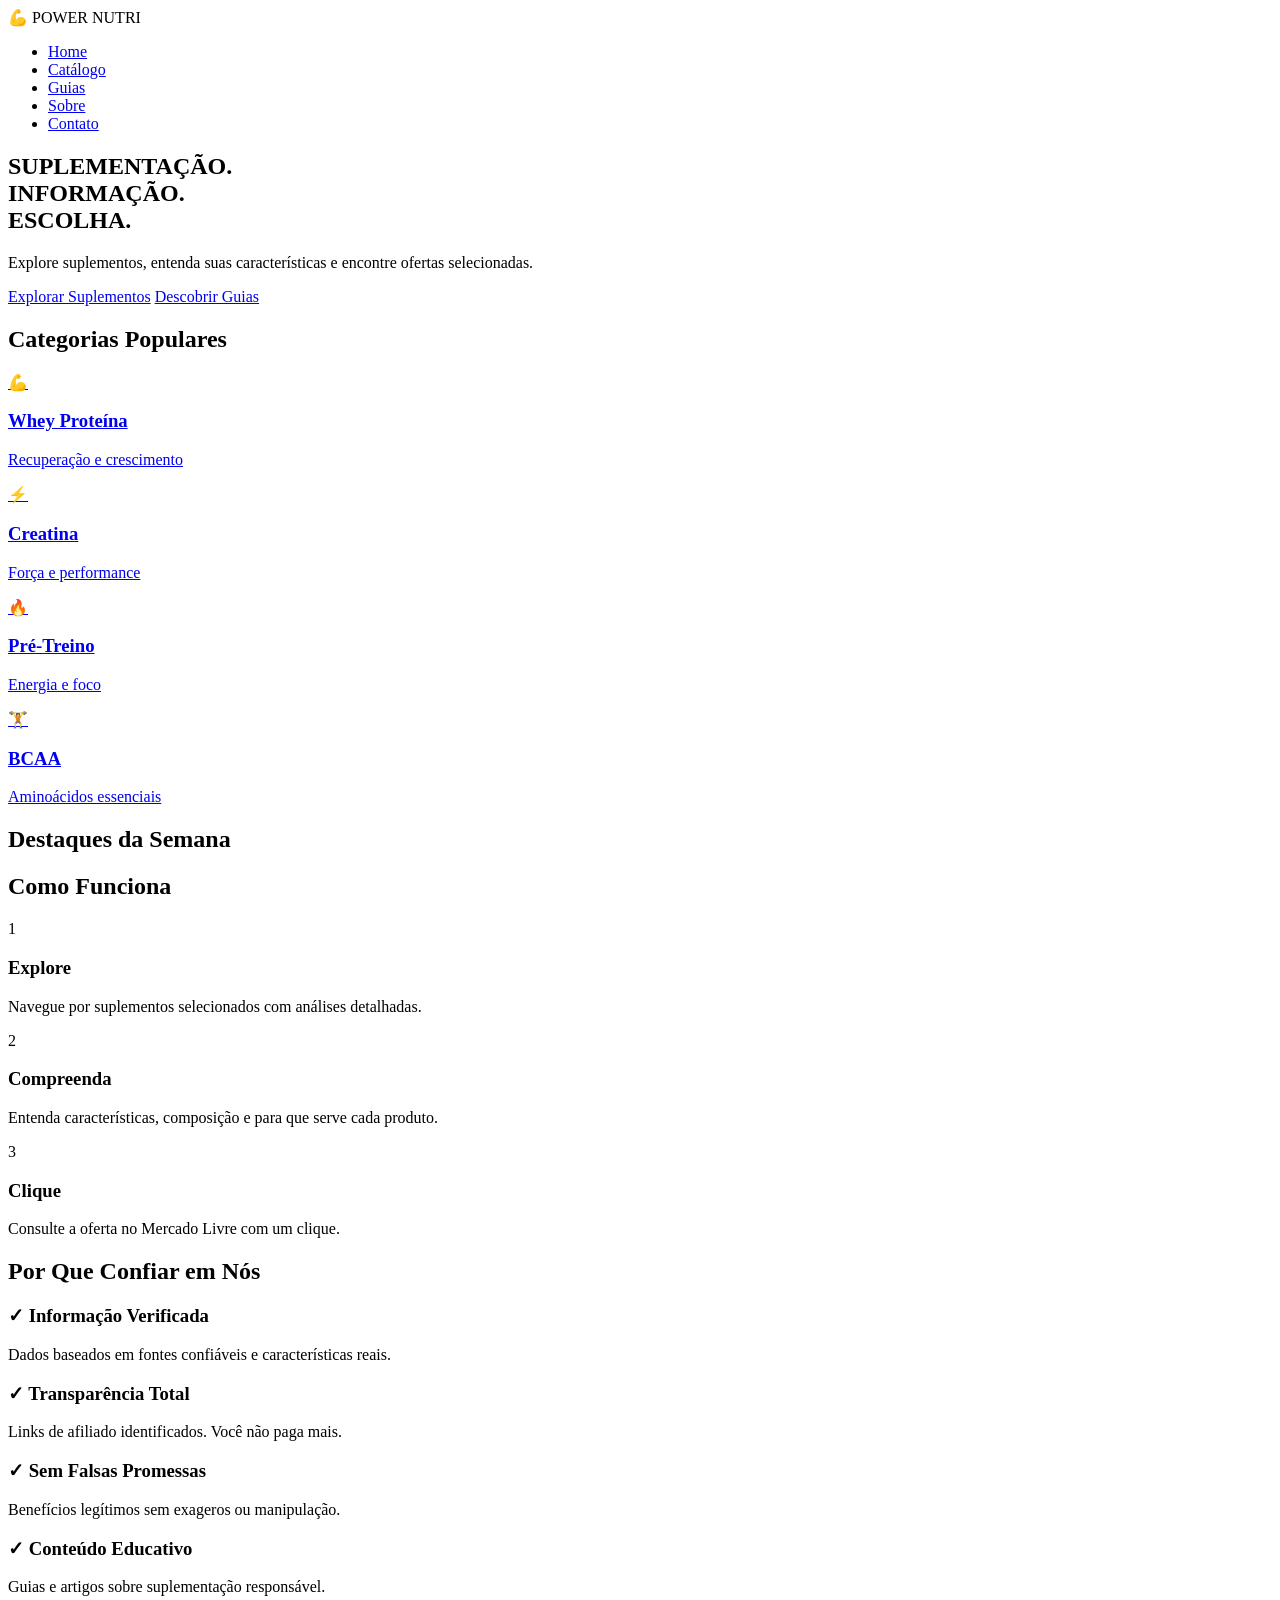
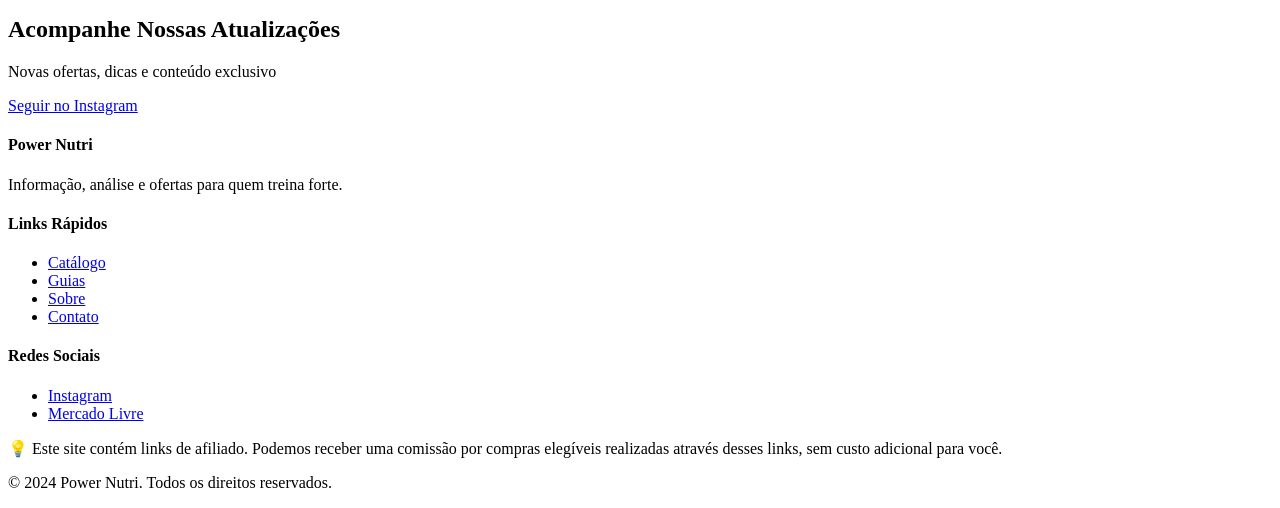
==== index.html @ 1f54824e "Power Nutri - Segunda Versao V2" ====
<!DOCTYPE html>
<html lang="pt-BR">
<head>
    <meta charset="UTF-8">
    <meta name="viewport" content="width=device-width, initial-scale=1.0">
    <meta name="description" content="Power Nutri - Suplementos premium selecionados. Informação, análise e ofertas para quem treina forte.">
    <meta name="theme-color" content="#1a1a1a">
    <title>Power Nutri | Suplementos Premium para Performance</title>
    <link rel="canonical" href="/">
    <meta property="og:type" content="website">
    <meta property="og:title" content="Power Nutri - Suplementos de Performance">
    <meta property="og:description" content="Descubra suplementos selecionados com análise detalhada e ofertas qualificadas.">
    <link rel="stylesheet" href="css/style.css">
</head>
<body>
    <!-- NAVBAR -->
    <nav class="navbar">
        <div class="nav-container">
            <div class="logo">
                <span>💪 POWER NUTRI</span>
            </div>
            
            <ul class="nav-menu">
                <li><a href="index.html">Home</a></li>
                <li><a href="catalogo.html">Catálogo</a></li>
                <li><a href="blog.html">Guias</a></li>
                <li><a href="sobre.html">Sobre</a></li>
                <li><a href="contato.html" class="btn-cta">Contato</a></li>
            </ul>
            
            <div class="hamburger" id="hamburger">
                <span></span>
                <span></span>
                <span></span>
            </div>
        </div>
    </nav>

    <!-- HERO -->
    <section class="hero">
        <div class="container">
            <div class="hero-content">
                <h1>SUPLEMENTAÇÃO.<br>INFORMAÇÃO.<br>ESCOLHA.</h1>
                <p>Explore suplementos, entenda suas características e encontre ofertas selecionadas.</p>
                <div class="hero-buttons">
                    <a href="catalogo.html" class="btn btn-primary">Explorar Suplementos</a>
                    <a href="blog.html" class="btn btn-secondary">Descobrir Guias</a>
                </div>
            </div>
        </div>
    </section>

    <!-- CATEGORIAS PRINCIPAIS -->
    <section class="categorias">
        <div class="container">
            <h2>Categorias Populares</h2>
            <div class="categorias-grid">
                <a href="catalogo.html?cat=whey" class="categoria-card">
                    <div class="categoria-icon">💪</div>
                    <h3>Whey Proteína</h3>
                    <p>Recuperação e crescimento</p>
                </a>
                <a href="catalogo.html?cat=creatina" class="categoria-card">
                    <div class="categoria-icon">⚡</div>
                    <h3>Creatina</h3>
                    <p>Força e performance</p>
                </a>
                <a href="catalogo.html?cat=pretreino" class="categoria-card">
                    <div class="categoria-icon">🔥</div>
                    <h3>Pré-Treino</h3>
                    <p>Energia e foco</p>
                </a>
                <a href="catalogo.html?cat=bcaa" class="categoria-card">
                    <div class="categoria-icon">🏋️</div>
                    <h3>BCAA</h3>
                    <p>Aminoácidos essenciais</p>
                </a>
            </div>
        </div>
    </section>

    <!-- DESTAQUES DA SEMANA -->
    <section class="destaques">
        <div class="container">
            <h2>Destaques da Semana</h2>
            <div class="produtos-grid" id="destaques-container">
                <!-- Preenchido por JavaScript -->
            </div>
        </div>
    </section>

    <!-- COMO FUNCIONA -->
    <section class="como-funciona">
        <div class="container">
            <h2>Como Funciona</h2>
            <div class="steps">
                <div class="step">
                    <div class="step-number">1</div>
                    <h3>Explore</h3>
                    <p>Navegue por suplementos selecionados com análises detalhadas.</p>
                </div>
                <div class="step">
                    <div class="step-number">2</div>
                    <h3>Compreenda</h3>
                    <p>Entenda características, composição e para que serve cada produto.</p>
                </div>
                <div class="step">
                    <div class="step-number">3</div>
                    <h3>Clique</h3>
                    <p>Consulte a oferta no Mercado Livre com um clique.</p>
                </div>
            </div>
        </div>
    </section>

    <!-- PROVA SOCIAL -->
    <section class="prova-social">
        <div class="container">
            <h2>Por Que Confiar em Nós</h2>
            <div class="trust-grid">
                <div class="trust-item">
                    <h3>✓ Informação Verificada</h3>
                    <p>Dados baseados em fontes confiáveis e características reais.</p>
                </div>
                <div class="trust-item">
                    <h3>✓ Transparência Total</h3>
                    <p>Links de afiliado identificados. Você não paga mais.</p>
                </div>
                <div class="trust-item">
                    <h3>✓ Sem Falsas Promessas</h3>
                    <p>Benefícios legítimos sem exageros ou manipulação.</p>
                </div>
                <div class="trust-item">
                    <h3>✓ Conteúdo Educativo</h3>
                    <p>Guias e artigos sobre suplementação responsável.</p>
                </div>
            </div>
        </div>
    </section>

    <!-- CTA INSTAGRAM -->
    <section class="cta-instagram">
        <div class="container">
            <h2>Acompanhe Nossas Atualizações</h2>
            <p>Novas ofertas, dicas e conteúdo exclusivo</p>
            <a href="https://instagram.com" target="_blank" class="btn btn-primary">Seguir no Instagram</a>
        </div>
    </section>

    <!-- FOOTER -->
    <footer class="footer">
        <div class="container">
            <div class="footer-content">
                <div class="footer-section">
                    <h4>Power Nutri</h4>
                    <p>Informação, análise e ofertas para quem treina forte.</p>
                </div>
                <div class="footer-section">
                    <h4>Links Rápidos</h4>
                    <ul>
                        <li><a href="catalogo.html">Catálogo</a></li>
                        <li><a href="blog.html">Guias</a></li>
                        <li><a href="sobre.html">Sobre</a></li>
                        <li><a href="contato.html">Contato</a></li>
                    </ul>
                </div>
                <div class="footer-section">
                    <h4>Redes Sociais</h4>
                    <ul>
                        <li><a href="https://instagram.com" target="_blank">Instagram</a></li>
                        <li><a href="https://mercadolivre.com.br" target="_blank">Mercado Livre</a></li>
                    </ul>
                </div>
            </div>
            
            <div class="footer-bottom">
                <p class="aviso-afiliado">💡 Este site contém links de afiliado. Podemos receber uma comissão por compras elegíveis realizadas através desses links, sem custo adicional para você.</p>
                <p>&copy; 2024 Power Nutri. Todos os direitos reservados.</p>
            </div>
        </div>
    </footer>

    <script src="js/produtos.js"></script>
    <script src="js/main.js"></script>
</body>
</html>
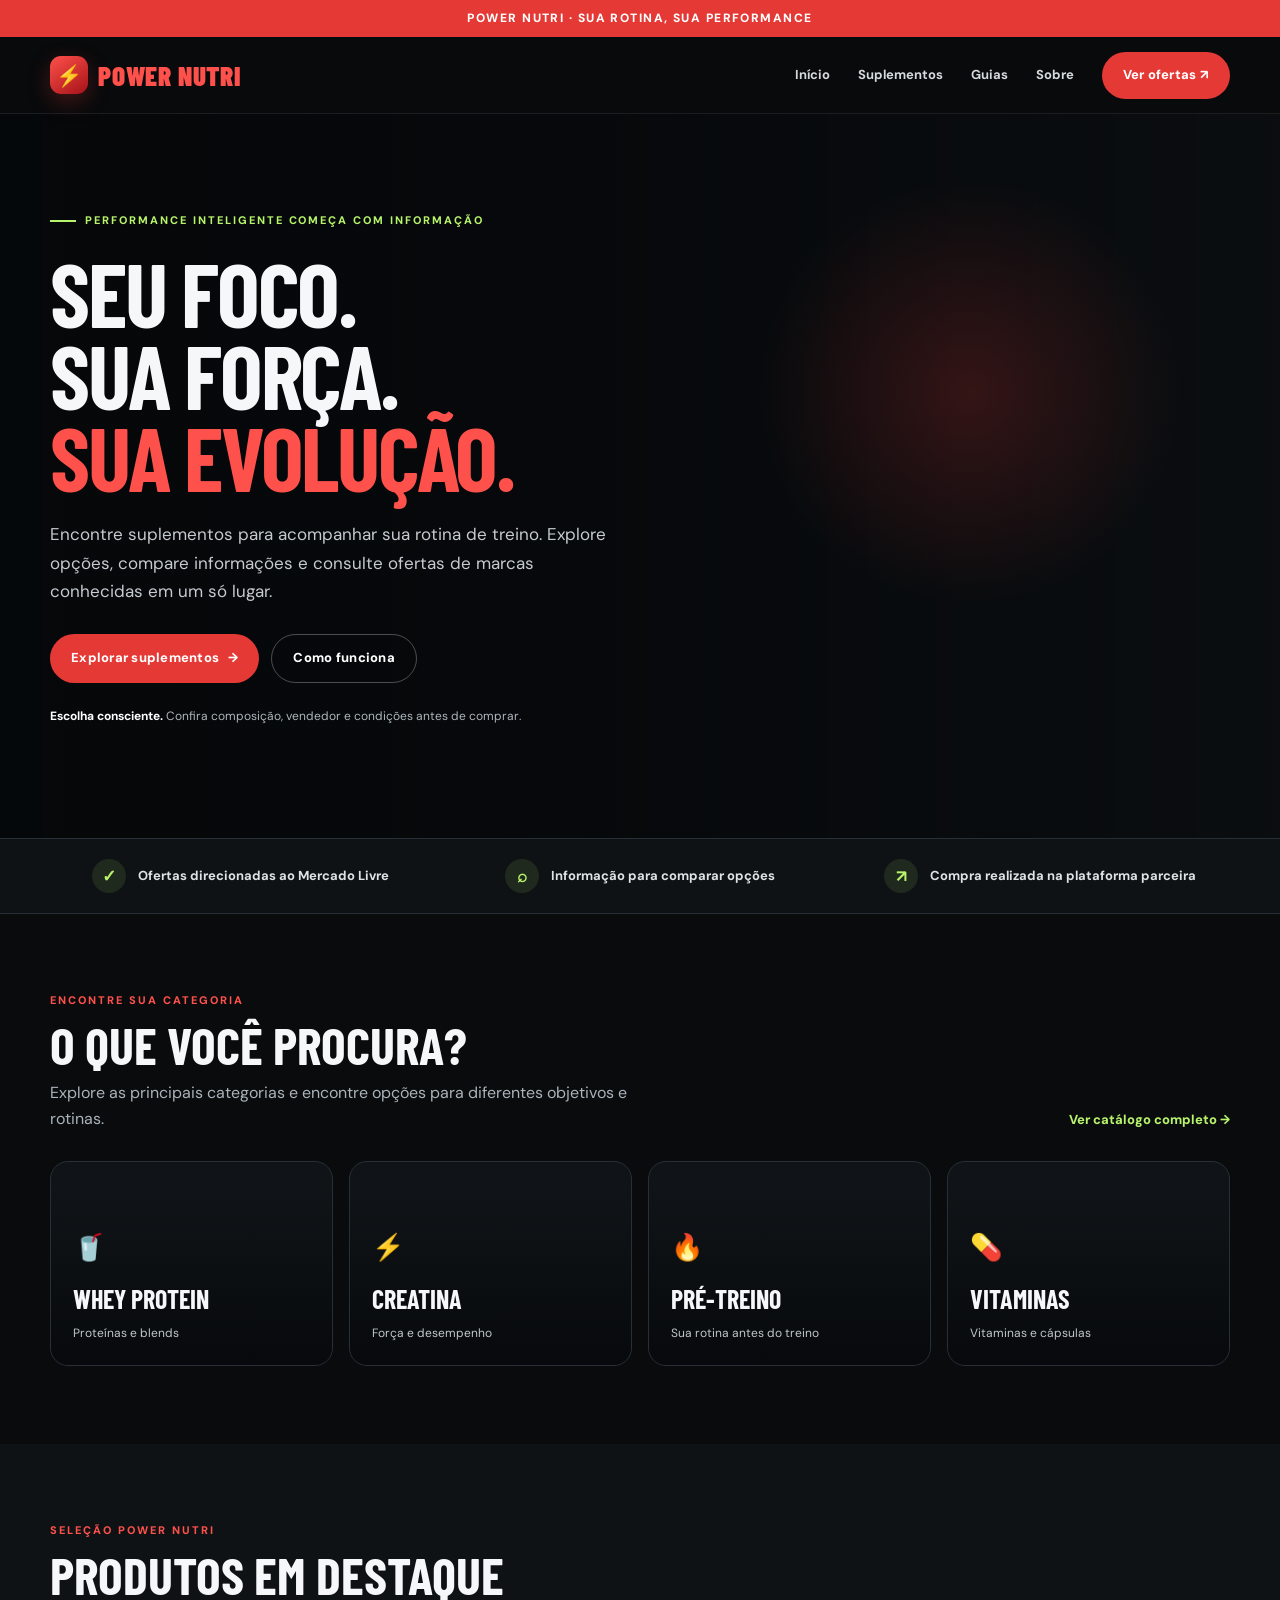
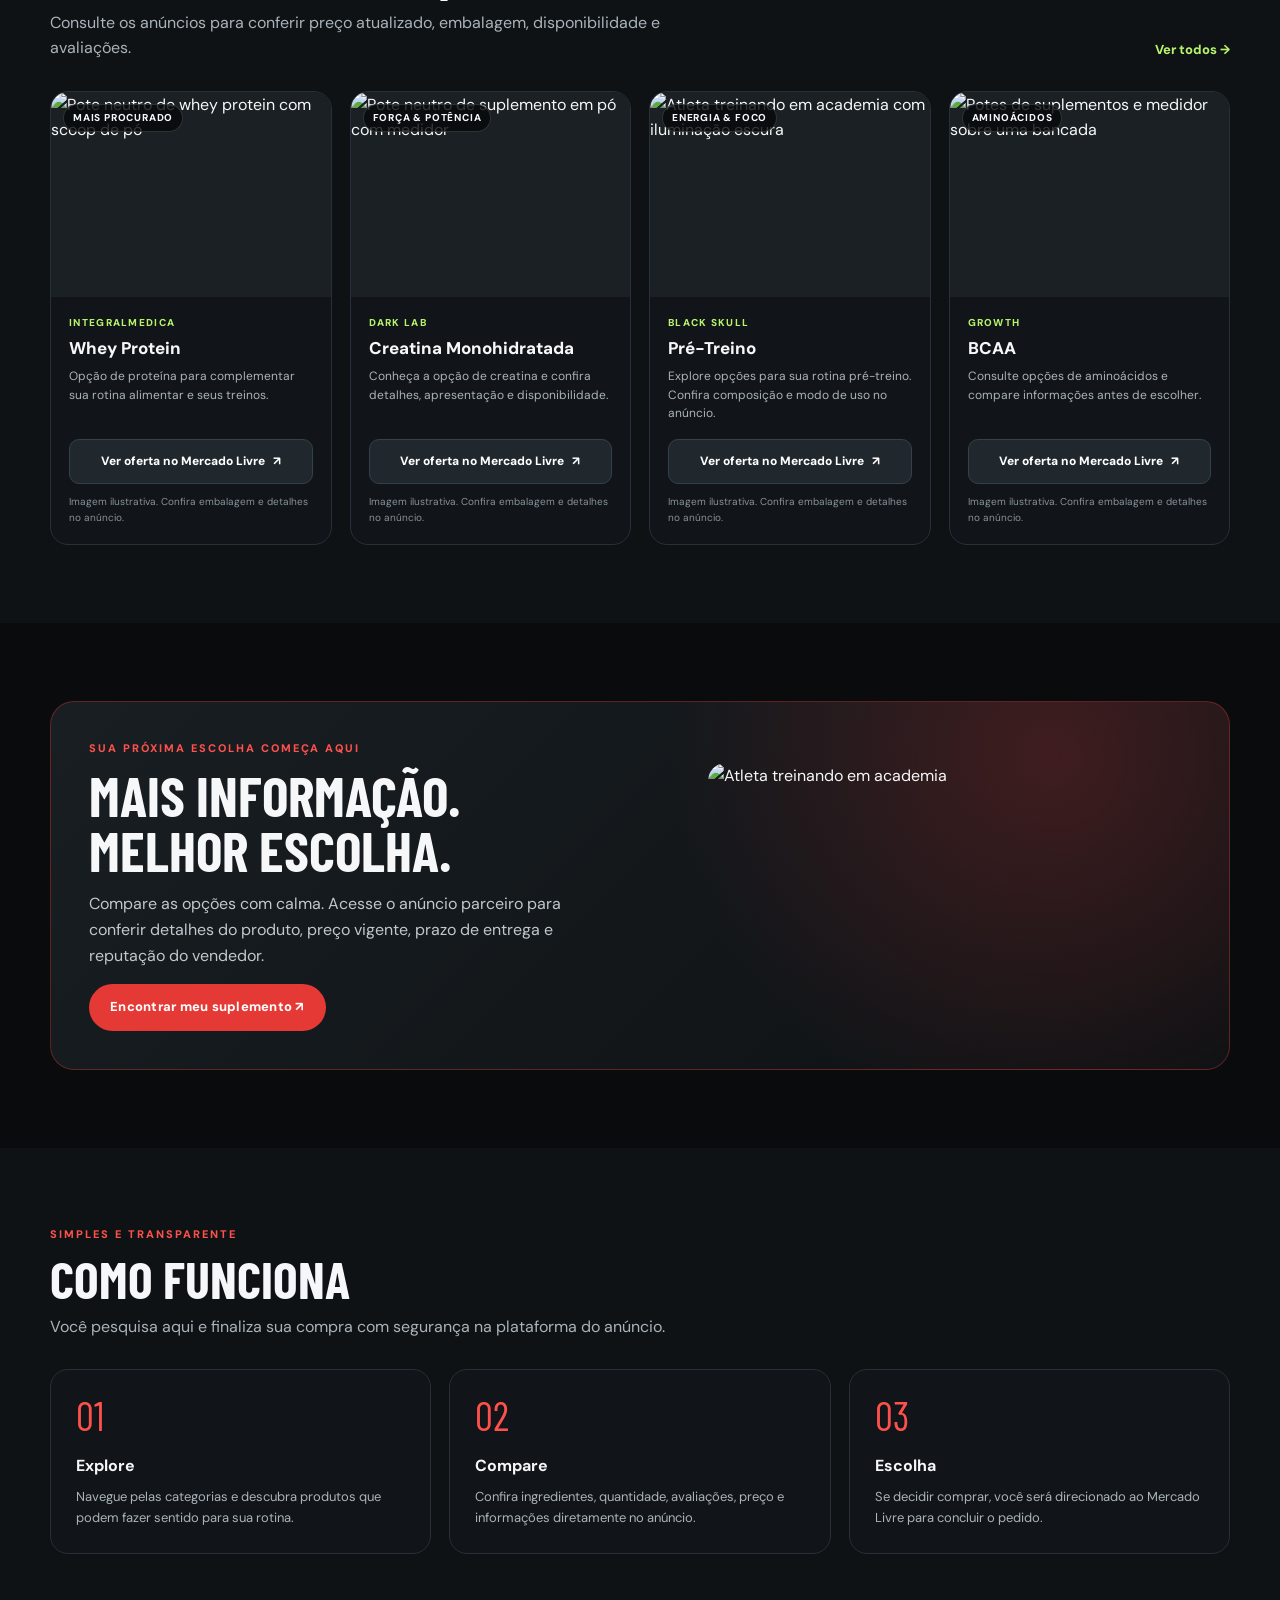
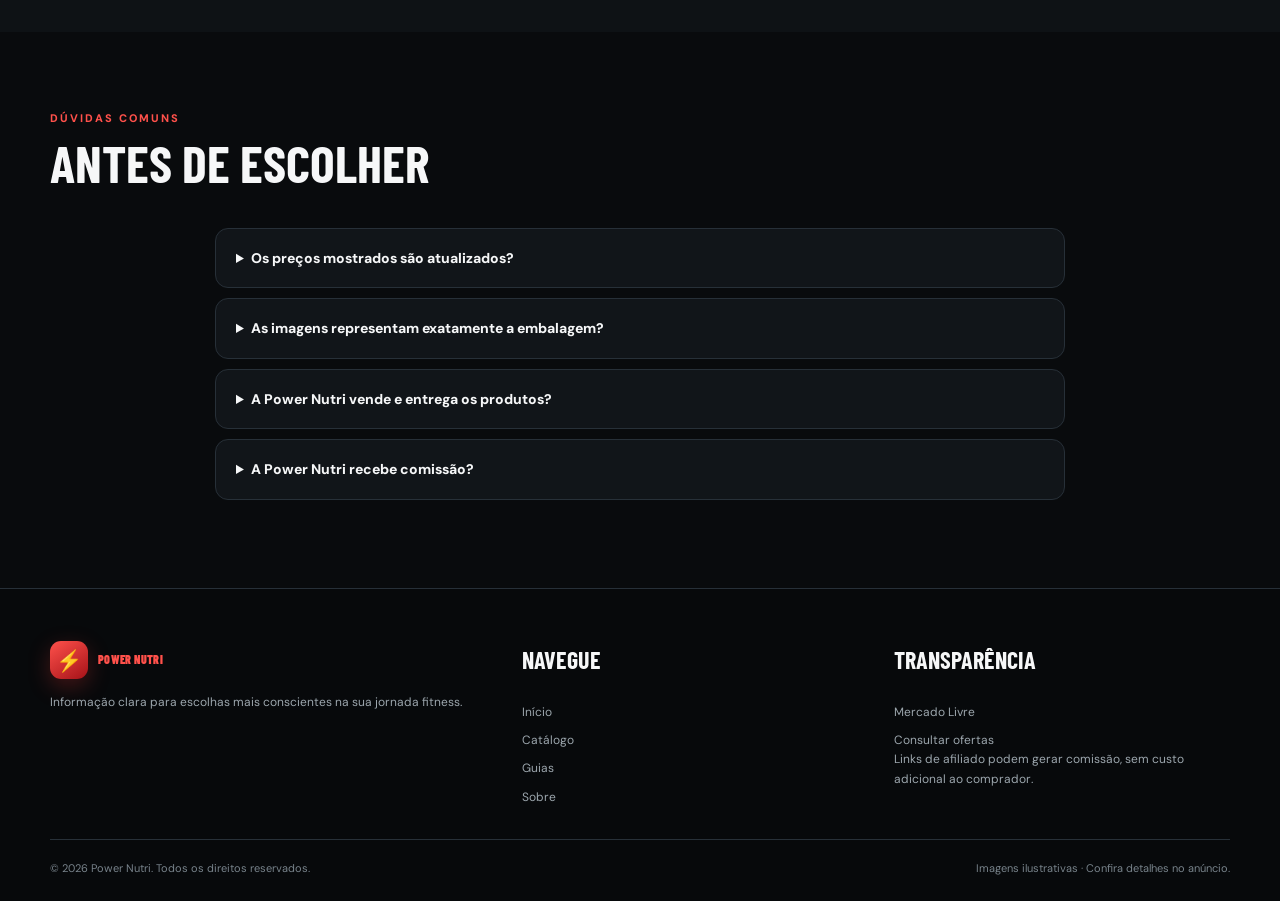
==== commit 05f66070: "Redesign Power Nutri homepage for conversion and responsive shopping experience" ====
--- a/index.html
+++ b/index.html
@@ -1,186 +1,36 @@
-<!DOCTYPE html>
+<!doctype html>
 <html lang="pt-BR">
 <head>
-    <meta charset="UTF-8">
-    <meta name="viewport" content="width=device-width, initial-scale=1.0">
-    <meta name="description" content="Power Nutri - Suplementos premium selecionados. Informação, análise e ofertas para quem treina forte.">
-    <meta name="theme-color" content="#1a1a1a">
-    <title>Power Nutri | Suplementos Premium para Performance</title>
-    <link rel="canonical" href="/">
-    <meta property="og:type" content="website">
-    <meta property="og:title" content="Power Nutri - Suplementos de Performance">
-    <meta property="og:description" content="Descubra suplementos selecionados com análise detalhada e ofertas qualificadas.">
-    <link rel="stylesheet" href="css/style.css">
+<meta charset="utf-8"><meta name="viewport" content="width=device-width,initial-scale=1">
+<title>Power Nutri | Suplementos para sua rotina de treino</title>
+<meta name="description" content="Explore whey protein, creatina, pré-treino e suplementos selecionados. Compare opções e consulte ofertas no Mercado Livre pela Power Nutri.">
+<meta name="theme-color" content="#090b0d">
+<meta property="og:type" content="website"><meta property="og:title" content="Power Nutri | Performance inteligente"><meta property="og:description" content="Suplementos selecionados, informação clara e ofertas em um só lugar.">
+<link rel="preconnect" href="https://fonts.googleapis.com"><link rel="preconnect" href="https://fonts.gstatic.com" crossorigin>
+<link rel="stylesheet" href="style.css">
 </head>
 <body>
-    <!-- NAVBAR -->
-    <nav class="navbar">
-        <div class="nav-container">
-            <div class="logo">
-                <span>💪 POWER NUTRI</span>
-            </div>
-            
-            <ul class="nav-menu">
-                <li><a href="index.html">Home</a></li>
-                <li><a href="catalogo.html">Catálogo</a></li>
-                <li><a href="blog.html">Guias</a></li>
-                <li><a href="sobre.html">Sobre</a></li>
-                <li><a href="contato.html" class="btn-cta">Contato</a></li>
-            </ul>
-            
-            <div class="hamburger" id="hamburger">
-                <span></span>
-                <span></span>
-                <span></span>
-            </div>
-        </div>
-    </nav>
-
-    <!-- HERO -->
-    <section class="hero">
-        <div class="container">
-            <div class="hero-content">
-                <h1>SUPLEMENTAÇÃO.<br>INFORMAÇÃO.<br>ESCOLHA.</h1>
-                <p>Explore suplementos, entenda suas características e encontre ofertas selecionadas.</p>
-                <div class="hero-buttons">
-                    <a href="catalogo.html" class="btn btn-primary">Explorar Suplementos</a>
-                    <a href="blog.html" class="btn btn-secondary">Descobrir Guias</a>
-                </div>
-            </div>
-        </div>
-    </section>
-
-    <!-- CATEGORIAS PRINCIPAIS -->
-    <section class="categorias">
-        <div class="container">
-            <h2>Categorias Populares</h2>
-            <div class="categorias-grid">
-                <a href="catalogo.html?cat=whey" class="categoria-card">
-                    <div class="categoria-icon">💪</div>
-                    <h3>Whey Proteína</h3>
-                    <p>Recuperação e crescimento</p>
-                </a>
-                <a href="catalogo.html?cat=creatina" class="categoria-card">
-                    <div class="categoria-icon">⚡</div>
-                    <h3>Creatina</h3>
-                    <p>Força e performance</p>
-                </a>
-                <a href="catalogo.html?cat=pretreino" class="categoria-card">
-                    <div class="categoria-icon">🔥</div>
-                    <h3>Pré-Treino</h3>
-                    <p>Energia e foco</p>
-                </a>
-                <a href="catalogo.html?cat=bcaa" class="categoria-card">
-                    <div class="categoria-icon">🏋️</div>
-                    <h3>BCAA</h3>
-                    <p>Aminoácidos essenciais</p>
-                </a>
-            </div>
-        </div>
-    </section>
-
-    <!-- DESTAQUES DA SEMANA -->
-    <section class="destaques">
-        <div class="container">
-            <h2>Destaques da Semana</h2>
-            <div class="produtos-grid" id="destaques-container">
-                <!-- Preenchido por JavaScript -->
-            </div>
-        </div>
-    </section>
-
-    <!-- COMO FUNCIONA -->
-    <section class="como-funciona">
-        <div class="container">
-            <h2>Como Funciona</h2>
-            <div class="steps">
-                <div class="step">
-                    <div class="step-number">1</div>
-                    <h3>Explore</h3>
-                    <p>Navegue por suplementos selecionados com análises detalhadas.</p>
-                </div>
-                <div class="step">
-                    <div class="step-number">2</div>
-                    <h3>Compreenda</h3>
-                    <p>Entenda características, composição e para que serve cada produto.</p>
-                </div>
-                <div class="step">
-                    <div class="step-number">3</div>
-                    <h3>Clique</h3>
-                    <p>Consulte a oferta no Mercado Livre com um clique.</p>
-                </div>
-            </div>
-        </div>
-    </section>
-
-    <!-- PROVA SOCIAL -->
-    <section class="prova-social">
-        <div class="container">
-            <h2>Por Que Confiar em Nós</h2>
-            <div class="trust-grid">
-                <div class="trust-item">
-                    <h3>✓ Informação Verificada</h3>
-                    <p>Dados baseados em fontes confiáveis e características reais.</p>
-                </div>
-                <div class="trust-item">
-                    <h3>✓ Transparência Total</h3>
-                    <p>Links de afiliado identificados. Você não paga mais.</p>
-                </div>
-                <div class="trust-item">
-                    <h3>✓ Sem Falsas Promessas</h3>
-                    <p>Benefícios legítimos sem exageros ou manipulação.</p>
-                </div>
-                <div class="trust-item">
-                    <h3>✓ Conteúdo Educativo</h3>
-                    <p>Guias e artigos sobre suplementação responsável.</p>
-                </div>
-            </div>
-        </div>
-    </section>
-
-    <!-- CTA INSTAGRAM -->
-    <section class="cta-instagram">
-        <div class="container">
-            <h2>Acompanhe Nossas Atualizações</h2>
-            <p>Novas ofertas, dicas e conteúdo exclusivo</p>
-            <a href="https://instagram.com" target="_blank" class="btn btn-primary">Seguir no Instagram</a>
-        </div>
-    </section>
-
-    <!-- FOOTER -->
-    <footer class="footer">
-        <div class="container">
-            <div class="footer-content">
-                <div class="footer-section">
-                    <h4>Power Nutri</h4>
-                    <p>Informação, análise e ofertas para quem treina forte.</p>
-                </div>
-                <div class="footer-section">
-                    <h4>Links Rápidos</h4>
-                    <ul>
-                        <li><a href="catalogo.html">Catálogo</a></li>
-                        <li><a href="blog.html">Guias</a></li>
-                        <li><a href="sobre.html">Sobre</a></li>
-                        <li><a href="contato.html">Contato</a></li>
-                    </ul>
-                </div>
-                <div class="footer-section">
-                    <h4>Redes Sociais</h4>
-                    <ul>
-                        <li><a href="https://instagram.com" target="_blank">Instagram</a></li>
-                        <li><a href="https://mercadolivre.com.br" target="_blank">Mercado Livre</a></li>
-                    </ul>
-                </div>
-            </div>
-            
-            <div class="footer-bottom">
-                <p class="aviso-afiliado">💡 Este site contém links de afiliado. Podemos receber uma comissão por compras elegíveis realizadas através desses links, sem custo adicional para você.</p>
-                <p>&copy; 2024 Power Nutri. Todos os direitos reservados.</p>
-            </div>
-        </div>
-    </footer>
-
-    <script src="js/produtos.js"></script>
-    <script src="js/main.js"></script>
-</body>
-</html>
+<div class="announcement">POWER NUTRI · SUA ROTINA, SUA PERFORMANCE</div>
+<header class="site-header"><div class="container nav-wrap">
+<a class="brand" href="index.html"><span class="brand-mark">⚡</span><span>POWER <span>NUTRI</span></span></a>
+<button class="menu-toggle" aria-label="Abrir menu" aria-expanded="false">☰</button>
+<nav class="nav-links" aria-label="Navegação principal"><a href="index.html">Início</a><a href="catalogo.html">Suplementos</a><a href="blog.html">Guias</a><a href="sobre.html">Sobre</a><a class="nav-cta" href="catalogo.html">Ver ofertas ↗</a></nav>
+</div></header>
+<main>
+<section class="hero"><div class="container"><div class="hero-inner">
+<span class="eyebrow">Performance inteligente começa com informação</span>
+<h1>SEU FOCO.<br>SUA FORÇA.<br><em>SUA EVOLUÇÃO.</em></h1>
+<p class="hero-copy">Encontre suplementos para acompanhar sua rotina de treino. Explore opções, compare informações e consulte ofertas de marcas conhecidas em um só lugar.</p>
+<div class="hero-actions"><a class="btn" href="catalogo.html">Explorar suplementos <span>→</span></a><a class="btn btn-outline" href="#como-funciona">Como funciona</a></div>
+<p class="hero-note"><strong>Escolha consciente.</strong> Confira composição, vendedor e condições antes de comprar.</p>
+</div></div></section>
+<section class="trust-strip"><div class="container trust-items"><div class="trust-item"><span class="trust-icon">✓</span> Ofertas direcionadas ao Mercado Livre</div><div class="trust-item"><span class="trust-icon">⌕</span> Informação para comparar opções</div><div class="trust-item"><span class="trust-icon">↗</span> Compra realizada na plataforma parceira</div></div></section>
+<section class="section"><div class="container"><div class="section-head"><div><div class="section-kicker">Encontre sua categoria</div><h2 class="section-title">O que você procura?</h2><p class="section-subtitle">Explore as principais categorias e encontre opções para diferentes objetivos e rotinas.</p></div><a class="text-link" href="catalogo.html">Ver catálogo completo →</a></div><div class="category-grid" id="home-categories"></div></div></section>
+<section class="section section-dark"><div class="container"><div class="section-head"><div><div class="section-kicker">Seleção Power Nutri</div><h2 class="section-title">Produtos em destaque</h2><p class="section-subtitle">Consulte os anúncios para conferir preço atualizado, embalagem, disponibilidade e avaliações.</p></div><a class="text-link" href="catalogo.html">Ver todos →</a></div><div class="product-grid" id="featured-products"></div></div></section>
+<section class="section"><div class="container"><div class="promo-panel"><div><div class="section-kicker">Sua próxima escolha começa aqui</div><h2>MAIS INFORMAÇÃO.<br>MELHOR ESCOLHA.</h2><p>Compare as opções com calma. Acesse o anúncio parceiro para conferir detalhes do produto, preço vigente, prazo de entrega e reputação do vendedor.</p><a class="btn" href="catalogo.html">Encontrar meu suplemento ↗</a></div><div class="promo-art"><img src="https://images.unsplash.com/photo-1768161680813-615df885ff82?auto=format&fit=crop&w=1000&q=85" alt="Atleta treinando em academia" loading="lazy"></div></div></div></section>
+<section class="section section-dark" id="como-funciona"><div class="container"><div class="section-head"><div><div class="section-kicker">Simples e transparente</div><h2 class="section-title">Como funciona</h2><p class="section-subtitle">Você pesquisa aqui e finaliza sua compra com segurança na plataforma do anúncio.</p></div></div><div class="steps-grid"><article class="step-card"><div class="step-number">01</div><h3>Explore</h3><p>Navegue pelas categorias e descubra produtos que podem fazer sentido para sua rotina.</p></article><article class="step-card"><div class="step-number">02</div><h3>Compare</h3><p>Confira ingredientes, quantidade, avaliações, preço e informações diretamente no anúncio.</p></article><article class="step-card"><div class="step-number">03</div><h3>Escolha</h3><p>Se decidir comprar, você será direcionado ao Mercado Livre para concluir o pedido.</p></article></div></div></section>
+<section class="section"><div class="container"><div class="section-head"><div><div class="section-kicker">Dúvidas comuns</div><h2 class="section-title">Antes de escolher</h2></div></div><div class="faq"><details><summary>Os preços mostrados são atualizados?</summary><p>Para evitar informação desatualizada, consulte o preço e a disponibilidade diretamente no anúncio do Mercado Livre antes de finalizar a compra.</p></details><details><summary>As imagens representam exatamente a embalagem?</summary><p>Algumas imagens desta vitrine são ilustrativas e servem para ambientação visual. Confirme sempre a embalagem, sabor, peso e apresentação nas fotos do anúncio do vendedor.</p></details><details><summary>A Power Nutri vende e entrega os produtos?</summary><p>Os botões direcionam para anúncios de parceiros no Mercado Livre. A compra, o pagamento, a entrega e eventuais devoluções são tratados conforme as condições da plataforma e do vendedor.</p></details><details><summary>A Power Nutri recebe comissão?</summary><p>Alguns links podem ser links de afiliado. Se você comprar por eles, podemos receber uma comissão elegível sem custo adicional para você.</p></details></div></div></section>
+</main>
+<footer class="footer"><div class="container"><div class="footer-grid"><div><a class="brand" href="index.html"><span class="brand-mark">⚡</span><span>POWER <span>NUTRI</span></span></a><p style="margin-top:14px">Informação clara para escolhas mais conscientes na sua jornada fitness.</p></div><div><h3>Navegue</h3><div class="footer-links"><a href="index.html">Início</a><a href="catalogo.html">Catálogo</a><a href="blog.html">Guias</a><a href="sobre.html">Sobre</a></div></div><div><h3>Transparência</h3><div class="footer-links"><a href="https://www.mercadolivre.com.br/" target="_blank" rel="noopener">Mercado Livre</a><a href="catalogo.html">Consultar ofertas</a></div><p>Links de afiliado podem gerar comissão, sem custo adicional ao comprador.</p></div></div><div class="footer-bottom"><span>© 2026 Power Nutri. Todos os direitos reservados.</span><span>Imagens ilustrativas · Confira detalhes no anúncio.</span></div></div></footer>
+<script src="store.js"></script>
+</body></html>
--- a/style.css
+++ b/style.css
@@ -0,0 +1,6 @@
+@import url('https://fonts.googleapis.com/css2?family=Barlow+Condensed:wght@600;700;800;900&family=DM+Sans:wght@400;500;600;700;800&display=swap');
+:root{--bg:#090b0d;--panel:#111519;--panel2:#171d22;--line:#273038;--text:#f6f7f8;--muted:#aab3ba;--red:#e53935;--red2:#ff514b;--green:#b7f36b;--radius:18px;--max:1180px;--shadow:0 18px 50px rgba(0,0,0,.32)}
+*{box-sizing:border-box}html{scroll-behavior:smooth}body{margin:0;background:var(--bg);color:var(--text);font-family:'DM Sans',Arial,sans-serif;line-height:1.6}a{color:inherit;text-decoration:none}img{display:block;max-width:100%}button,input{font:inherit}.container{width:min(var(--max),calc(100% - 40px));margin:auto}.announcement{background:var(--red);color:#fff;text-align:center;font-size:12px;font-weight:800;letter-spacing:.12em;text-transform:uppercase;padding:9px 16px}.site-header{position:sticky;top:0;z-index:50;background:rgba(9,11,13,.92);backdrop-filter:blur(16px);border-bottom:1px solid rgba(255,255,255,.08)}.nav-wrap{height:76px;display:flex;align-items:center;justify-content:space-between;gap:24px}.brand{display:flex;align-items:center;gap:10px;font-family:'Barlow Condensed',sans-serif;font-size:27px;font-weight:900;letter-spacing:.03em}.brand-mark{width:38px;height:38px;border-radius:11px;background:linear-gradient(145deg,var(--red2),#a51218);display:grid;place-items:center;font-size:21px;box-shadow:0 7px 22px rgba(229,57,53,.28)}.brand span:last-child{color:var(--red2)}.nav-links{display:flex;align-items:center;gap:28px;color:#d5dadd;font-size:13px;font-weight:700}.nav-links a:hover{color:var(--red2)}.nav-cta,.btn{display:inline-flex;align-items:center;justify-content:center;gap:9px;border:0;border-radius:999px;padding:13px 21px;background:var(--red);color:white;font-weight:800;font-size:13px;letter-spacing:.02em;transition:.2s;cursor:pointer}.nav-cta:hover,.btn:hover{background:var(--red2);transform:translateY(-2px);box-shadow:0 10px 28px rgba(229,57,53,.25)}.btn-outline{background:transparent;border:1px solid rgba(255,255,255,.28)}.btn-outline:hover{background:#fff;color:#101214;border-color:#fff;box-shadow:none}.menu-toggle{display:none;background:none;border:1px solid var(--line);color:white;border-radius:10px;padding:9px 12px;font-size:20px}.hero{position:relative;isolation:isolate;overflow:hidden;min-height:590px;display:flex;align-items:center;background:#0c1013}.hero:before{content:'';position:absolute;inset:0;z-index:-2;background:linear-gradient(90deg,rgba(5,7,9,.97) 0%,rgba(5,7,9,.84) 43%,rgba(5,7,9,.28) 100%),url('https://images.unsplash.com/photo-1646072507379-c6c9dca7de0c?auto=format&fit=crop&w=1900&q=85') center 44%/cover}.hero:after{content:'';position:absolute;z-index:-1;width:440px;height:440px;border-radius:50%;right:7%;top:8%;background:radial-gradient(circle,rgba(229,57,53,.2),transparent 68%)}.hero-inner{padding:90px 0 100px;max-width:720px}.eyebrow{display:inline-flex;align-items:center;gap:9px;color:var(--green);font-size:11px;font-weight:800;letter-spacing:.18em;text-transform:uppercase}.eyebrow:before{content:'';width:26px;height:2px;background:var(--green)}h1,h2,h3,p{margin-top:0}.hero h1{font-family:'Barlow Condensed',sans-serif;font-size:clamp(52px,8vw,90px);line-height:.91;letter-spacing:-.025em;text-transform:uppercase;margin:22px 0}.hero h1 em{font-style:normal;color:var(--red2)}.hero-copy{font-size:17px;line-height:1.7;color:#c5cbd0;max-width:560px;margin-bottom:28px}.hero-actions{display:flex;flex-wrap:wrap;gap:12px}.hero-note{margin-top:24px;color:#aeb7be;font-size:12px}.hero-note strong{color:#fff}.trust-strip{border-top:1px solid var(--line);border-bottom:1px solid var(--line);background:#0e1215}.trust-items{display:grid;grid-template-columns:repeat(3,1fr);gap:20px;padding:20px 0}.trust-item{display:flex;align-items:center;justify-content:center;gap:12px;color:#dfe3e6;font-size:13px;font-weight:700}.trust-icon{width:34px;height:34px;border-radius:50%;background:rgba(183,243,107,.1);color:var(--green);display:grid;place-items:center;font-size:17px}.section{padding:78px 0}.section-dark{background:#0e1215}.section-head{display:flex;justify-content:space-between;align-items:end;gap:24px;margin-bottom:30px}.section-kicker{color:var(--red2);font-size:11px;letter-spacing:.18em;text-transform:uppercase;font-weight:800;margin-bottom:8px}.section-title{font-family:'Barlow Condensed',sans-serif;text-transform:uppercase;font-size:clamp(34px,5vw,52px);line-height:1;margin-bottom:10px}.section-subtitle{color:var(--muted);max-width:620px;margin:0}.text-link{color:var(--green);font-size:13px;font-weight:800;white-space:nowrap}.category-grid{display:grid;grid-template-columns:repeat(4,1fr);gap:16px}.category-card{position:relative;overflow:hidden;min-height:205px;border:1px solid var(--line);border-radius:var(--radius);background:var(--panel);padding:22px;display:flex;flex-direction:column;justify-content:end;transition:.25s}.category-card:hover{transform:translateY(-5px);border-color:var(--red)}.category-card:before{content:'';position:absolute;inset:0;background:linear-gradient(0deg,rgba(4,6,8,.95),rgba(4,6,8,.12) 85%),var(--card-image) center/cover;opacity:.8;transition:.3s}.category-card:hover:before{transform:scale(1.05);opacity:1}.category-card>*{position:relative}.category-icon{font-size:26px;margin-bottom:10px}.category-card h3{font-family:'Barlow Condensed',sans-serif;font-size:26px;text-transform:uppercase;margin:0 0 4px}.category-card p{color:#c0c7cc;font-size:12px;margin:0}.product-grid{display:grid;grid-template-columns:repeat(4,1fr);gap:18px}.product-card{background:var(--panel);border:1px solid var(--line);border-radius:var(--radius);overflow:hidden;display:flex;flex-direction:column;transition:.25s}.product-card:hover{transform:translateY(-5px);border-color:rgba(229,57,53,.75);box-shadow:var(--shadow)}.product-photo{height:205px;position:relative;overflow:hidden;background:#1b2024}.product-photo img{width:100%;height:100%;object-fit:cover;transition:transform .45s}.product-card:hover .product-photo img{transform:scale(1.05)}.photo-tag{position:absolute;left:12px;top:12px;background:rgba(8,10,12,.82);border:1px solid rgba(255,255,255,.15);padding:5px 9px;border-radius:99px;font-size:10px;font-weight:800;text-transform:uppercase;letter-spacing:.08em}.product-info{padding:18px;display:flex;flex-direction:column;flex:1}.product-brand{color:var(--green);font-size:10px;font-weight:800;letter-spacing:.13em;text-transform:uppercase;margin-bottom:7px}.product-name{font-size:17px;line-height:1.25;font-weight:800;margin-bottom:8px}.product-desc{color:var(--muted);font-size:12px;line-height:1.55;margin-bottom:16px;flex:1}.product-cta{display:flex;justify-content:center;align-items:center;gap:8px;background:#20282e;color:white;border:1px solid #34404a;border-radius:10px;padding:12px;font-size:12px;font-weight:800;transition:.2s}.product-cta:hover{background:var(--red);border-color:var(--red)}.image-disclaimer{font-size:10px;color:#87929a;margin:10px 0 0}.promo-panel{display:grid;grid-template-columns:1.1fr .9fr;gap:28px;align-items:center;padding:38px;border-radius:24px;border:1px solid rgba(229,57,53,.35);background:radial-gradient(circle at 85% 15%,rgba(229,57,53,.22),transparent 36%),linear-gradient(135deg,#191e22,#0d1114)}.promo-panel h2{font-family:'Barlow Condensed',sans-serif;font-size:clamp(36px,5vw,56px);line-height:.98;text-transform:uppercase;margin:10px 0 14px}.promo-panel p{color:#c0c8ce;max-width:520px}.promo-art{height:245px;border-radius:18px;overflow:hidden}.promo-art img{width:100%;height:100%;object-fit:cover}.steps-grid{display:grid;grid-template-columns:repeat(3,1fr);gap:18px}.step-card{padding:25px;background:var(--panel);border:1px solid var(--line);border-radius:var(--radius)}.step-number{font-family:'Barlow Condensed',sans-serif;font-size:40px;color:var(--red2);line-height:1;margin-bottom:18px}.step-card h3{font-size:16px;margin-bottom:8px}.step-card p{font-size:13px;color:var(--muted);margin:0}.faq{max-width:850px;margin:0 auto}.faq details{background:var(--panel);border:1px solid var(--line);border-radius:13px;margin:10px 0;padding:18px 20px}.faq summary{cursor:pointer;font-weight:800;font-size:14px}.faq details p{color:var(--muted);font-size:13px;margin:12px 0 0}.footer{background:#07090b;border-top:1px solid var(--line);padding:52px 0 24px}.footer-grid{display:grid;grid-template-columns:1.3fr 1fr 1fr;gap:35px}.footer h3{font-family:'Barlow Condensed',sans-serif;font-size:24px;text-transform:uppercase}.footer p,.footer a{color:#9ca6ad;font-size:12px}.footer-links{display:grid;gap:9px}.footer a:hover{color:white}.footer-bottom{border-top:1px solid var(--line);margin-top:32px;padding-top:20px;display:flex;justify-content:space-between;gap:18px;flex-wrap:wrap;color:#78838b;font-size:11px}.catalog-hero{padding:70px 0 50px;background:linear-gradient(110deg,#171d22,#090b0d)}.catalog-hero h1{font-family:'Barlow Condensed',sans-serif;font-size:clamp(42px,6vw,68px);text-transform:uppercase;line-height:.95;margin:12px 0}.catalog-tools{display:flex;gap:12px;flex-wrap:wrap;align-items:center;margin:28px 0}.search-box{flex:1;min-width:220px;background:#141a1f;border:1px solid var(--line);border-radius:12px;color:white;padding:13px 16px;outline:none}.search-box:focus{border-color:var(--red2)}.filter-list{display:flex;flex-wrap:wrap;gap:8px}.filter-btn{border:1px solid var(--line);background:#141a1f;color:#d5dadd;border-radius:99px;padding:10px 15px;font-size:11px;font-weight:800;cursor:pointer}.filter-btn.active,.filter-btn:hover{background:var(--red);border-color:var(--red);color:white}.empty-state{grid-column:1/-1;text-align:center;color:var(--muted);padding:50px}.mobile-only{display:none}
+@media(max-width:950px){.category-grid,.product-grid{grid-template-columns:repeat(2,1fr)}.hero{min-height:540px}.promo-panel{grid-template-columns:1fr}.promo-art{height:220px}}
+@media(max-width:700px){.container{width:min(var(--max),calc(100% - 30px))}.nav-wrap{height:66px}.menu-toggle{display:block}.nav-links{display:none;position:absolute;top:66px;left:0;right:0;padding:18px 20px 22px;background:#0d1114;border-bottom:1px solid var(--line);flex-direction:column;align-items:stretch;gap:0}.nav-links.open{display:flex}.nav-links a{padding:12px 5px;border-bottom:1px solid rgba(255,255,255,.06)}.nav-cta{margin-top:10px}.hero{min-height:570px}.hero:before{background:linear-gradient(90deg,rgba(5,7,9,.94),rgba(5,7,9,.68)),url('https://images.unsplash.com/photo-1646072507379-c6c9dca7de0c?auto=format&fit=crop&w=1100&q=80') center/cover}.hero-inner{padding:70px 0}.hero-copy{font-size:15px}.trust-items{grid-template-columns:1fr;gap:12px;padding:16px 0}.trust-item{justify-content:flex-start}.section{padding:58px 0}.section-head{display:block}.section-head .text-link{display:inline-block;margin-top:15px}.category-grid{grid-template-columns:repeat(2,1fr);gap:10px}.category-card{min-height:170px;padding:15px}.category-card h3{font-size:21px}.product-grid{grid-template-columns:repeat(2,minmax(0,1fr));gap:10px}.product-photo{height:150px}.product-info{padding:13px}.product-name{font-size:14px}.product-desc{font-size:11px}.product-cta{padding:10px 8px;font-size:10px}.steps-grid{grid-template-columns:1fr}.promo-panel{padding:24px}.promo-art{height:180px}.footer-grid{grid-template-columns:1fr;gap:24px}.footer-bottom{display:block}.footer-bottom span{display:block;margin-top:8px}}
+@media(max-width:380px){.product-grid{grid-template-columns:1fr}.product-photo{height:210px}.category-card{min-height:150px}.category-card h3{font-size:19px}}
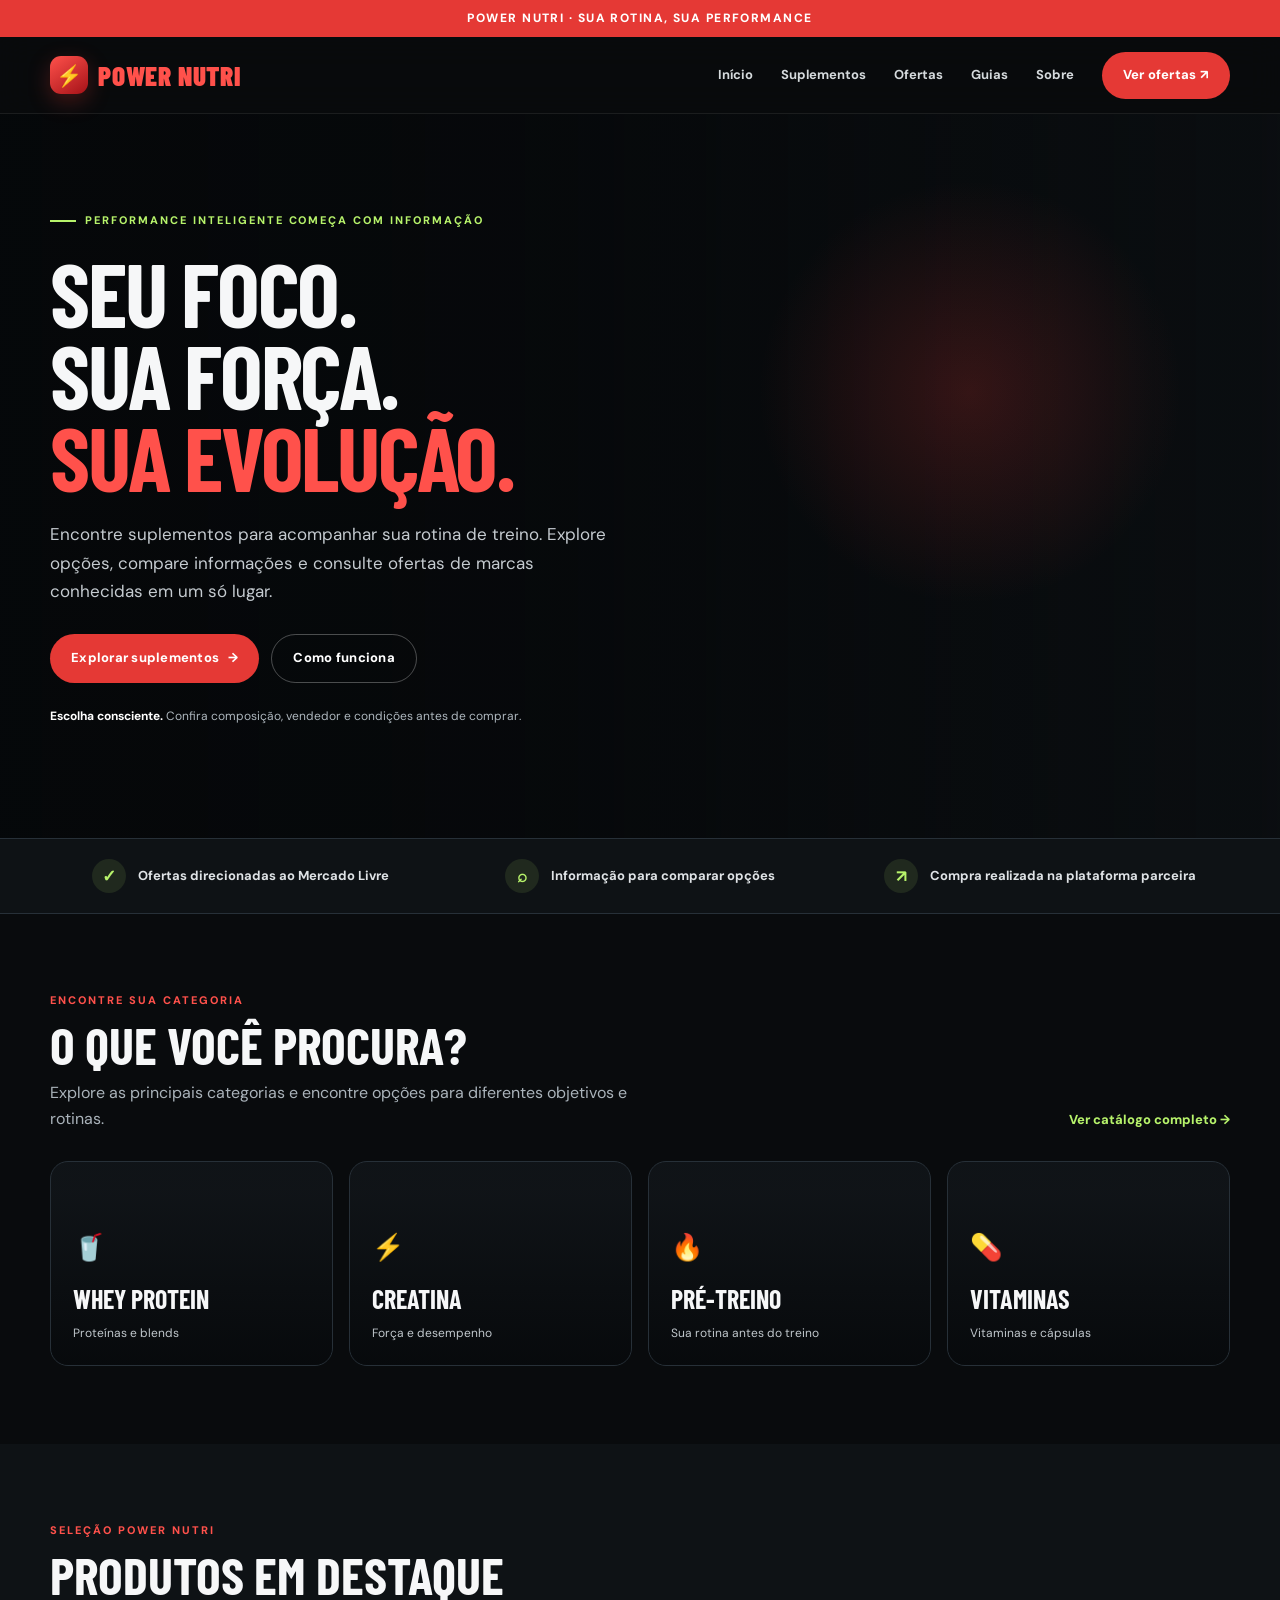
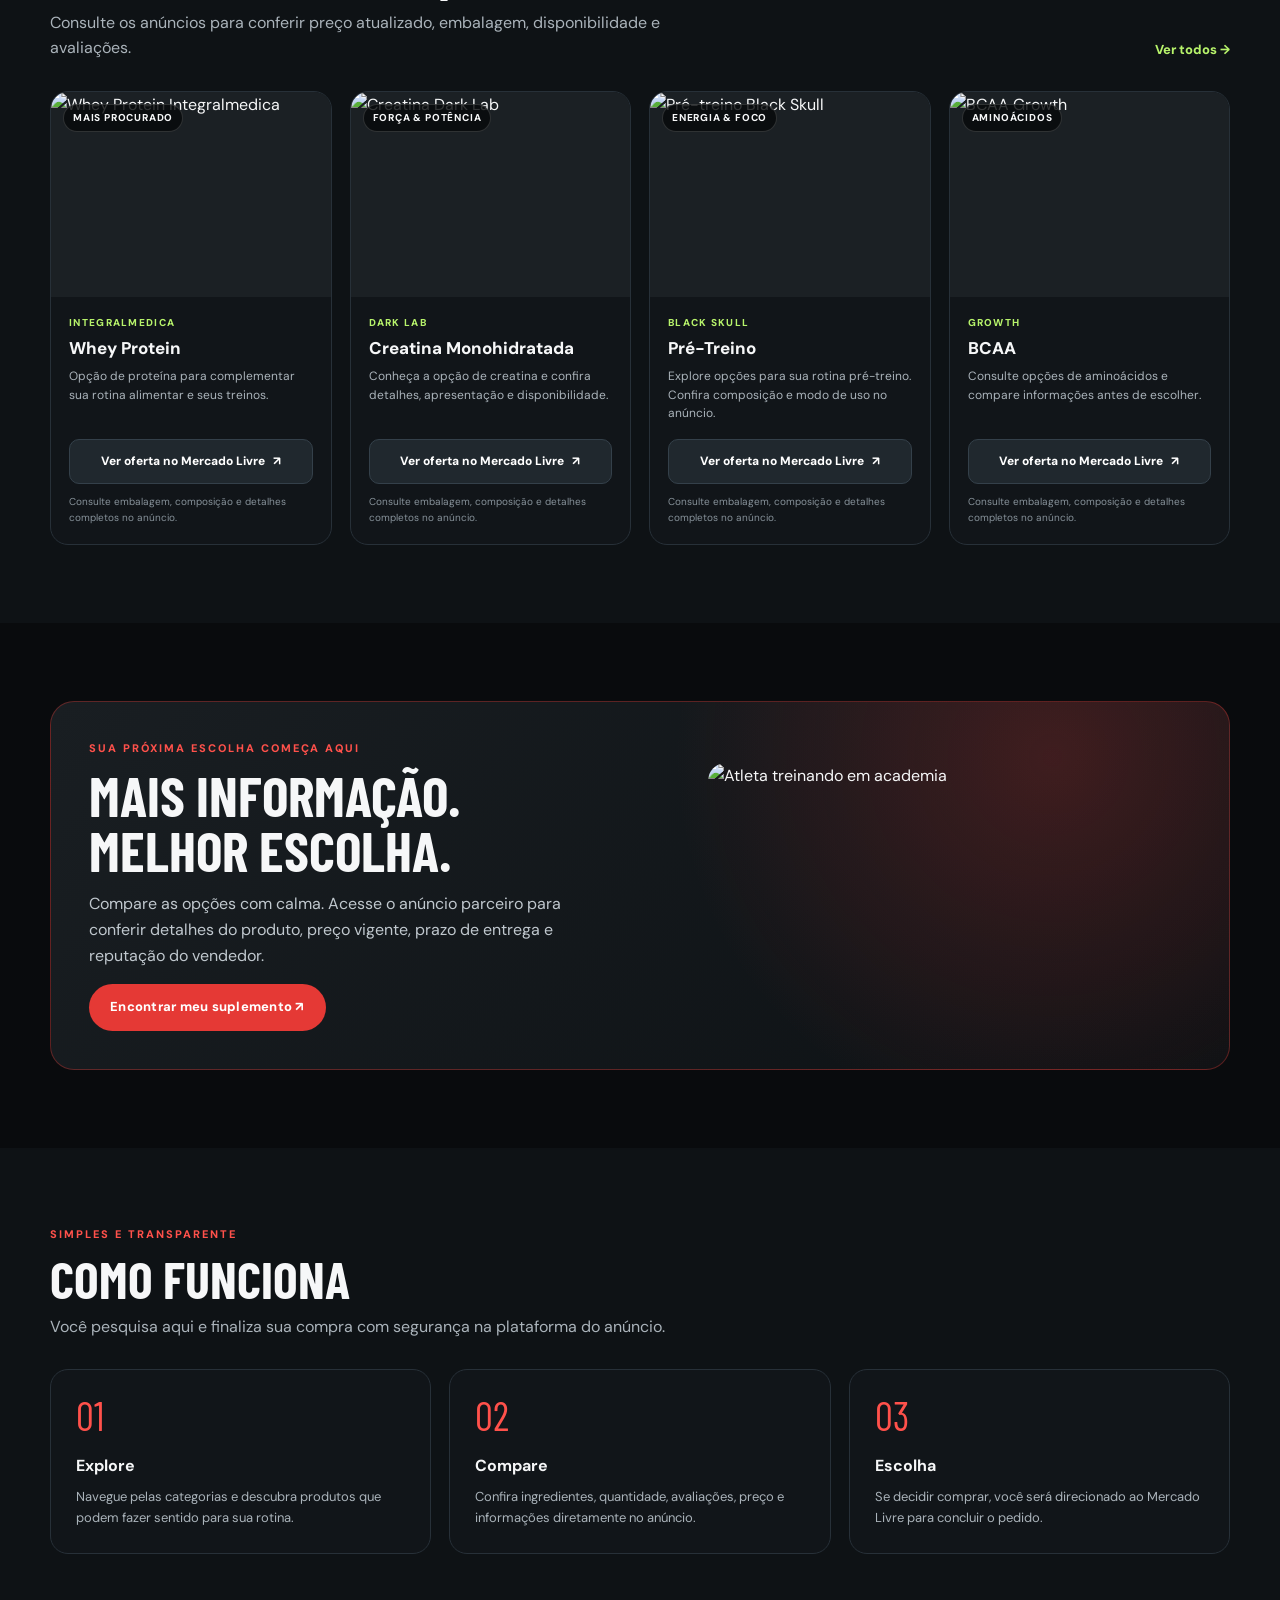
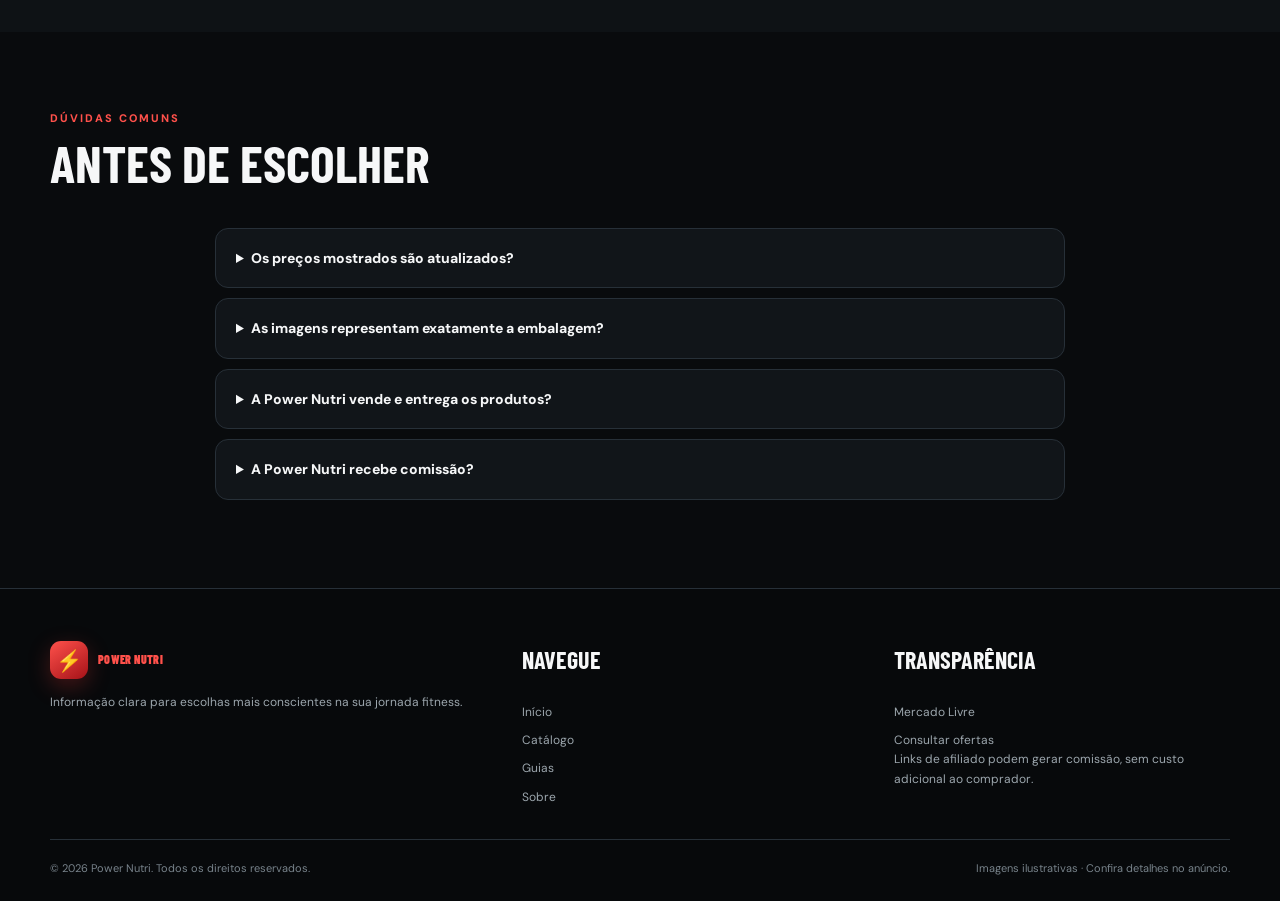
==== commit f8b7bc45: "Add offers navigation to homepage" ====
--- a/index.html
+++ b/index.html
@@ -14,7 +14,7 @@
 <header class="site-header"><div class="container nav-wrap">
 <a class="brand" href="index.html"><span class="brand-mark">⚡</span><span>POWER <span>NUTRI</span></span></a>
 <button class="menu-toggle" aria-label="Abrir menu" aria-expanded="false">☰</button>
-<nav class="nav-links" aria-label="Navegação principal"><a href="index.html">Início</a><a href="catalogo.html">Suplementos</a><a href="blog.html">Guias</a><a href="sobre.html">Sobre</a><a class="nav-cta" href="catalogo.html">Ver ofertas ↗</a></nav>
+<nav class="nav-links" aria-label="Navegação principal"><a href="index.html">Início</a><a href="catalogo.html">Suplementos</a><a href="ofertas.html">Ofertas</a><a href="blog.html">Guias</a><a href="sobre.html">Sobre</a><a class="nav-cta" href="catalogo.html">Ver ofertas ↗</a></nav>
 </div></header>
 <main>
 <section class="hero"><div class="container"><div class="hero-inner">
--- a/style.css
+++ b/style.css
@@ -1,6 +1,6 @@
 @import url('https://fonts.googleapis.com/css2?family=Barlow+Condensed:wght@600;700;800;900&family=DM+Sans:wght@400;500;600;700;800&display=swap');
 :root{--bg:#090b0d;--panel:#111519;--panel2:#171d22;--line:#273038;--text:#f6f7f8;--muted:#aab3ba;--red:#e53935;--red2:#ff514b;--green:#b7f36b;--radius:18px;--max:1180px;--shadow:0 18px 50px rgba(0,0,0,.32)}
-*{box-sizing:border-box}html{scroll-behavior:smooth}body{margin:0;background:var(--bg);color:var(--text);font-family:'DM Sans',Arial,sans-serif;line-height:1.6}a{color:inherit;text-decoration:none}img{display:block;max-width:100%}button,input{font:inherit}.container{width:min(var(--max),calc(100% - 40px));margin:auto}.announcement{background:var(--red);color:#fff;text-align:center;font-size:12px;font-weight:800;letter-spacing:.12em;text-transform:uppercase;padding:9px 16px}.site-header{position:sticky;top:0;z-index:50;background:rgba(9,11,13,.92);backdrop-filter:blur(16px);border-bottom:1px solid rgba(255,255,255,.08)}.nav-wrap{height:76px;display:flex;align-items:center;justify-content:space-between;gap:24px}.brand{display:flex;align-items:center;gap:10px;font-family:'Barlow Condensed',sans-serif;font-size:27px;font-weight:900;letter-spacing:.03em}.brand-mark{width:38px;height:38px;border-radius:11px;background:linear-gradient(145deg,var(--red2),#a51218);display:grid;place-items:center;font-size:21px;box-shadow:0 7px 22px rgba(229,57,53,.28)}.brand span:last-child{color:var(--red2)}.nav-links{display:flex;align-items:center;gap:28px;color:#d5dadd;font-size:13px;font-weight:700}.nav-links a:hover{color:var(--red2)}.nav-cta,.btn{display:inline-flex;align-items:center;justify-content:center;gap:9px;border:0;border-radius:999px;padding:13px 21px;background:var(--red);color:white;font-weight:800;font-size:13px;letter-spacing:.02em;transition:.2s;cursor:pointer}.nav-cta:hover,.btn:hover{background:var(--red2);transform:translateY(-2px);box-shadow:0 10px 28px rgba(229,57,53,.25)}.btn-outline{background:transparent;border:1px solid rgba(255,255,255,.28)}.btn-outline:hover{background:#fff;color:#101214;border-color:#fff;box-shadow:none}.menu-toggle{display:none;background:none;border:1px solid var(--line);color:white;border-radius:10px;padding:9px 12px;font-size:20px}.hero{position:relative;isolation:isolate;overflow:hidden;min-height:590px;display:flex;align-items:center;background:#0c1013}.hero:before{content:'';position:absolute;inset:0;z-index:-2;background:linear-gradient(90deg,rgba(5,7,9,.97) 0%,rgba(5,7,9,.84) 43%,rgba(5,7,9,.28) 100%),url('https://images.unsplash.com/photo-1646072507379-c6c9dca7de0c?auto=format&fit=crop&w=1900&q=85') center 44%/cover}.hero:after{content:'';position:absolute;z-index:-1;width:440px;height:440px;border-radius:50%;right:7%;top:8%;background:radial-gradient(circle,rgba(229,57,53,.2),transparent 68%)}.hero-inner{padding:90px 0 100px;max-width:720px}.eyebrow{display:inline-flex;align-items:center;gap:9px;color:var(--green);font-size:11px;font-weight:800;letter-spacing:.18em;text-transform:uppercase}.eyebrow:before{content:'';width:26px;height:2px;background:var(--green)}h1,h2,h3,p{margin-top:0}.hero h1{font-family:'Barlow Condensed',sans-serif;font-size:clamp(52px,8vw,90px);line-height:.91;letter-spacing:-.025em;text-transform:uppercase;margin:22px 0}.hero h1 em{font-style:normal;color:var(--red2)}.hero-copy{font-size:17px;line-height:1.7;color:#c5cbd0;max-width:560px;margin-bottom:28px}.hero-actions{display:flex;flex-wrap:wrap;gap:12px}.hero-note{margin-top:24px;color:#aeb7be;font-size:12px}.hero-note strong{color:#fff}.trust-strip{border-top:1px solid var(--line);border-bottom:1px solid var(--line);background:#0e1215}.trust-items{display:grid;grid-template-columns:repeat(3,1fr);gap:20px;padding:20px 0}.trust-item{display:flex;align-items:center;justify-content:center;gap:12px;color:#dfe3e6;font-size:13px;font-weight:700}.trust-icon{width:34px;height:34px;border-radius:50%;background:rgba(183,243,107,.1);color:var(--green);display:grid;place-items:center;font-size:17px}.section{padding:78px 0}.section-dark{background:#0e1215}.section-head{display:flex;justify-content:space-between;align-items:end;gap:24px;margin-bottom:30px}.section-kicker{color:var(--red2);font-size:11px;letter-spacing:.18em;text-transform:uppercase;font-weight:800;margin-bottom:8px}.section-title{font-family:'Barlow Condensed',sans-serif;text-transform:uppercase;font-size:clamp(34px,5vw,52px);line-height:1;margin-bottom:10px}.section-subtitle{color:var(--muted);max-width:620px;margin:0}.text-link{color:var(--green);font-size:13px;font-weight:800;white-space:nowrap}.category-grid{display:grid;grid-template-columns:repeat(4,1fr);gap:16px}.category-card{position:relative;overflow:hidden;min-height:205px;border:1px solid var(--line);border-radius:var(--radius);background:var(--panel);padding:22px;display:flex;flex-direction:column;justify-content:end;transition:.25s}.category-card:hover{transform:translateY(-5px);border-color:var(--red)}.category-card:before{content:'';position:absolute;inset:0;background:linear-gradient(0deg,rgba(4,6,8,.95),rgba(4,6,8,.12) 85%),var(--card-image) center/cover;opacity:.8;transition:.3s}.category-card:hover:before{transform:scale(1.05);opacity:1}.category-card>*{position:relative}.category-icon{font-size:26px;margin-bottom:10px}.category-card h3{font-family:'Barlow Condensed',sans-serif;font-size:26px;text-transform:uppercase;margin:0 0 4px}.category-card p{color:#c0c7cc;font-size:12px;margin:0}.product-grid{display:grid;grid-template-columns:repeat(4,1fr);gap:18px}.product-card{background:var(--panel);border:1px solid var(--line);border-radius:var(--radius);overflow:hidden;display:flex;flex-direction:column;transition:.25s}.product-card:hover{transform:translateY(-5px);border-color:rgba(229,57,53,.75);box-shadow:var(--shadow)}.product-photo{height:205px;position:relative;overflow:hidden;background:#1b2024}.product-photo img{width:100%;height:100%;object-fit:cover;transition:transform .45s}.product-card:hover .product-photo img{transform:scale(1.05)}.photo-tag{position:absolute;left:12px;top:12px;background:rgba(8,10,12,.82);border:1px solid rgba(255,255,255,.15);padding:5px 9px;border-radius:99px;font-size:10px;font-weight:800;text-transform:uppercase;letter-spacing:.08em}.product-info{padding:18px;display:flex;flex-direction:column;flex:1}.product-brand{color:var(--green);font-size:10px;font-weight:800;letter-spacing:.13em;text-transform:uppercase;margin-bottom:7px}.product-name{font-size:17px;line-height:1.25;font-weight:800;margin-bottom:8px}.product-desc{color:var(--muted);font-size:12px;line-height:1.55;margin-bottom:16px;flex:1}.product-cta{display:flex;justify-content:center;align-items:center;gap:8px;background:#20282e;color:white;border:1px solid #34404a;border-radius:10px;padding:12px;font-size:12px;font-weight:800;transition:.2s}.product-cta:hover{background:var(--red);border-color:var(--red)}.image-disclaimer{font-size:10px;color:#87929a;margin:10px 0 0}.promo-panel{display:grid;grid-template-columns:1.1fr .9fr;gap:28px;align-items:center;padding:38px;border-radius:24px;border:1px solid rgba(229,57,53,.35);background:radial-gradient(circle at 85% 15%,rgba(229,57,53,.22),transparent 36%),linear-gradient(135deg,#191e22,#0d1114)}.promo-panel h2{font-family:'Barlow Condensed',sans-serif;font-size:clamp(36px,5vw,56px);line-height:.98;text-transform:uppercase;margin:10px 0 14px}.promo-panel p{color:#c0c8ce;max-width:520px}.promo-art{height:245px;border-radius:18px;overflow:hidden}.promo-art img{width:100%;height:100%;object-fit:cover}.steps-grid{display:grid;grid-template-columns:repeat(3,1fr);gap:18px}.step-card{padding:25px;background:var(--panel);border:1px solid var(--line);border-radius:var(--radius)}.step-number{font-family:'Barlow Condensed',sans-serif;font-size:40px;color:var(--red2);line-height:1;margin-bottom:18px}.step-card h3{font-size:16px;margin-bottom:8px}.step-card p{font-size:13px;color:var(--muted);margin:0}.faq{max-width:850px;margin:0 auto}.faq details{background:var(--panel);border:1px solid var(--line);border-radius:13px;margin:10px 0;padding:18px 20px}.faq summary{cursor:pointer;font-weight:800;font-size:14px}.faq details p{color:var(--muted);font-size:13px;margin:12px 0 0}.footer{background:#07090b;border-top:1px solid var(--line);padding:52px 0 24px}.footer-grid{display:grid;grid-template-columns:1.3fr 1fr 1fr;gap:35px}.footer h3{font-family:'Barlow Condensed',sans-serif;font-size:24px;text-transform:uppercase}.footer p,.footer a{color:#9ca6ad;font-size:12px}.footer-links{display:grid;gap:9px}.footer a:hover{color:white}.footer-bottom{border-top:1px solid var(--line);margin-top:32px;padding-top:20px;display:flex;justify-content:space-between;gap:18px;flex-wrap:wrap;color:#78838b;font-size:11px}.catalog-hero{padding:70px 0 50px;background:linear-gradient(110deg,#171d22,#090b0d)}.catalog-hero h1{font-family:'Barlow Condensed',sans-serif;font-size:clamp(42px,6vw,68px);text-transform:uppercase;line-height:.95;margin:12px 0}.catalog-tools{display:flex;gap:12px;flex-wrap:wrap;align-items:center;margin:28px 0}.search-box{flex:1;min-width:220px;background:#141a1f;border:1px solid var(--line);border-radius:12px;color:white;padding:13px 16px;outline:none}.search-box:focus{border-color:var(--red2)}.filter-list{display:flex;flex-wrap:wrap;gap:8px}.filter-btn{border:1px solid var(--line);background:#141a1f;color:#d5dadd;border-radius:99px;padding:10px 15px;font-size:11px;font-weight:800;cursor:pointer}.filter-btn.active,.filter-btn:hover{background:var(--red);border-color:var(--red);color:white}.empty-state{grid-column:1/-1;text-align:center;color:var(--muted);padding:50px}.mobile-only{display:none}
+*{box-sizing:border-box}html{scroll-behavior:smooth}body{margin:0;background:var(--bg);color:var(--text);font-family:'DM Sans',Arial,sans-serif;line-height:1.6}a{color:inherit;text-decoration:none}img{display:block;max-width:100%}button,input{font:inherit}.container{width:min(var(--max),calc(100% - 40px));margin:auto}.announcement{background:var(--red);color:#fff;text-align:center;font-size:12px;font-weight:800;letter-spacing:.12em;text-transform:uppercase;padding:9px 16px}.site-header{position:sticky;top:0;z-index:50;background:rgba(9,11,13,.92);backdrop-filter:blur(16px);border-bottom:1px solid rgba(255,255,255,.08)}.nav-wrap{height:76px;display:flex;align-items:center;justify-content:space-between;gap:24px}.brand{display:flex;align-items:center;gap:10px;font-family:'Barlow Condensed',sans-serif;font-size:27px;font-weight:900;letter-spacing:.03em}.brand-mark{width:38px;height:38px;border-radius:11px;background:linear-gradient(145deg,var(--red2),#a51218);display:grid;place-items:center;font-size:21px;box-shadow:0 7px 22px rgba(229,57,53,.28)}.brand span:last-child{color:var(--red2)}.nav-links{display:flex;align-items:center;gap:28px;color:#d5dadd;font-size:13px;font-weight:700}.nav-links a:hover{color:var(--red2)}.nav-cta,.btn{display:inline-flex;align-items:center;justify-content:center;gap:9px;border:0;border-radius:999px;padding:13px 21px;background:var(--red);color:white;font-weight:800;font-size:13px;letter-spacing:.02em;transition:.2s;cursor:pointer}.nav-cta:hover,.btn:hover{background:var(--red2);transform:translateY(-2px);box-shadow:0 10px 28px rgba(229,57,53,.25)}.btn-outline{background:transparent;border:1px solid rgba(255,255,255,.28)}.btn-outline:hover{background:#fff;color:#101214;border-color:#fff;box-shadow:none}.menu-toggle{display:none;background:none;border:1px solid var(--line);color:white;border-radius:10px;padding:9px 12px;font-size:20px}.hero{position:relative;isolation:isolate;overflow:hidden;min-height:590px;display:flex;align-items:center;background:#0c1013}.hero:before{content:'';position:absolute;inset:0;z-index:-2;background:linear-gradient(90deg,rgba(5,7,9,.97) 0%,rgba(5,7,9,.84) 43%,rgba(5,7,9,.28) 100%),url('https://images.unsplash.com/photo-1693996045300-521e9d08cabc?auto=format&fit=crop&w=1100&q=82') center 44%/cover}.hero:after{content:'';position:absolute;z-index:-1;width:440px;height:440px;border-radius:50%;right:7%;top:8%;background:radial-gradient(circle,rgba(229,57,53,.2),transparent 68%)}.hero-inner{padding:90px 0 100px;max-width:720px}.eyebrow{display:inline-flex;align-items:center;gap:9px;color:var(--green);font-size:11px;font-weight:800;letter-spacing:.18em;text-transform:uppercase}.eyebrow:before{content:'';width:26px;height:2px;background:var(--green)}h1,h2,h3,p{margin-top:0}.hero h1{font-family:'Barlow Condensed',sans-serif;font-size:clamp(52px,8vw,90px);line-height:.91;letter-spacing:-.025em;text-transform:uppercase;margin:22px 0}.hero h1 em{font-style:normal;color:var(--red2)}.hero-copy{font-size:17px;line-height:1.7;color:#c5cbd0;max-width:560px;margin-bottom:28px}.hero-actions{display:flex;flex-wrap:wrap;gap:12px}.hero-note{margin-top:24px;color:#aeb7be;font-size:12px}.hero-note strong{color:#fff}.trust-strip{border-top:1px solid var(--line);border-bottom:1px solid var(--line);background:#0e1215}.trust-items{display:grid;grid-template-columns:repeat(3,1fr);gap:20px;padding:20px 0}.trust-item{display:flex;align-items:center;justify-content:center;gap:12px;color:#dfe3e6;font-size:13px;font-weight:700}.trust-icon{width:34px;height:34px;border-radius:50%;background:rgba(183,243,107,.1);color:var(--green);display:grid;place-items:center;font-size:17px}.section{padding:78px 0}.section-dark{background:#0e1215}.section-head{display:flex;justify-content:space-between;align-items:end;gap:24px;margin-bottom:30px}.section-kicker{color:var(--red2);font-size:11px;letter-spacing:.18em;text-transform:uppercase;font-weight:800;margin-bottom:8px}.section-title{font-family:'Barlow Condensed',sans-serif;text-transform:uppercase;font-size:clamp(34px,5vw,52px);line-height:1;margin-bottom:10px}.section-subtitle{color:var(--muted);max-width:620px;margin:0}.text-link{color:var(--green);font-size:13px;font-weight:800;white-space:nowrap}.category-grid{display:grid;grid-template-columns:repeat(4,1fr);gap:16px}.category-card{position:relative;overflow:hidden;min-height:205px;border:1px solid var(--line);border-radius:var(--radius);background:var(--panel);padding:22px;display:flex;flex-direction:column;justify-content:end;transition:.25s}.category-card:hover{transform:translateY(-5px);border-color:var(--red)}.category-card:before{content:'';position:absolute;inset:0;background:linear-gradient(0deg,rgba(4,6,8,.95),rgba(4,6,8,.12) 85%),var(--card-image) center/cover;opacity:.8;transition:.3s}.category-card:hover:before{transform:scale(1.05);opacity:1}.category-card>*{position:relative}.category-icon{font-size:26px;margin-bottom:10px}.category-card h3{font-family:'Barlow Condensed',sans-serif;font-size:26px;text-transform:uppercase;margin:0 0 4px}.category-card p{color:#c0c7cc;font-size:12px;margin:0}.product-grid{display:grid;grid-template-columns:repeat(4,1fr);gap:18px}.product-card{background:var(--panel);border:1px solid var(--line);border-radius:var(--radius);overflow:hidden;display:flex;flex-direction:column;transition:.25s}.product-card:hover{transform:translateY(-5px);border-color:rgba(229,57,53,.75);box-shadow:var(--shadow)}.product-photo{height:205px;position:relative;overflow:hidden;background:#1b2024}.product-photo img{width:100%;height:100%;object-fit:cover;transition:transform .45s}.product-card:hover .product-photo img{transform:scale(1.05)}.photo-tag{position:absolute;left:12px;top:12px;background:rgba(8,10,12,.82);border:1px solid rgba(255,255,255,.15);padding:5px 9px;border-radius:99px;font-size:10px;font-weight:800;text-transform:uppercase;letter-spacing:.08em}.product-info{padding:18px;display:flex;flex-direction:column;flex:1}.product-brand{color:var(--green);font-size:10px;font-weight:800;letter-spacing:.13em;text-transform:uppercase;margin-bottom:7px}.product-name{font-size:17px;line-height:1.25;font-weight:800;margin-bottom:8px}.product-desc{color:var(--muted);font-size:12px;line-height:1.55;margin-bottom:16px;flex:1}.product-cta{display:flex;justify-content:center;align-items:center;gap:8px;background:#20282e;color:white;border:1px solid #34404a;border-radius:10px;padding:12px;font-size:12px;font-weight:800;transition:.2s}.product-cta:hover{background:var(--red);border-color:var(--red)}.image-disclaimer{font-size:10px;color:#87929a;margin:10px 0 0}.promo-panel{display:grid;grid-template-columns:1.1fr .9fr;gap:28px;align-items:center;padding:38px;border-radius:24px;border:1px solid rgba(229,57,53,.35);background:radial-gradient(circle at 85% 15%,rgba(229,57,53,.22),transparent 36%),linear-gradient(135deg,#191e22,#0d1114)}.promo-panel h2{font-family:'Barlow Condensed',sans-serif;font-size:clamp(36px,5vw,56px);line-height:.98;text-transform:uppercase;margin:10px 0 14px}.promo-panel p{color:#c0c8ce;max-width:520px}.promo-art{height:245px;border-radius:18px;overflow:hidden}.promo-art img{width:100%;height:100%;object-fit:cover}.steps-grid{display:grid;grid-template-columns:repeat(3,1fr);gap:18px}.step-card{padding:25px;background:var(--panel);border:1px solid var(--line);border-radius:var(--radius)}.step-number{font-family:'Barlow Condensed',sans-serif;font-size:40px;color:var(--red2);line-height:1;margin-bottom:18px}.step-card h3{font-size:16px;margin-bottom:8px}.step-card p{font-size:13px;color:var(--muted);margin:0}.faq{max-width:850px;margin:0 auto}.faq details{background:var(--panel);border:1px solid var(--line);border-radius:13px;margin:10px 0;padding:18px 20px}.faq summary{cursor:pointer;font-weight:800;font-size:14px}.faq details p{color:var(--muted);font-size:13px;margin:12px 0 0}.footer{background:#07090b;border-top:1px solid var(--line);padding:52px 0 24px}.footer-grid{display:grid;grid-template-columns:1.3fr 1fr 1fr;gap:35px}.footer h3{font-family:'Barlow Condensed',sans-serif;font-size:24px;text-transform:uppercase}.footer p,.footer a{color:#9ca6ad;font-size:12px}.footer-links{display:grid;gap:9px}.footer a:hover{color:white}.footer-bottom{border-top:1px solid var(--line);margin-top:32px;padding-top:20px;display:flex;justify-content:space-between;gap:18px;flex-wrap:wrap;color:#78838b;font-size:11px}.catalog-hero{padding:70px 0 50px;background:linear-gradient(110deg,#171d22,#090b0d)}.catalog-hero h1{font-family:'Barlow Condensed',sans-serif;font-size:clamp(42px,6vw,68px);text-transform:uppercase;line-height:.95;margin:12px 0}.catalog-tools{display:flex;gap:12px;flex-wrap:wrap;align-items:center;margin:28px 0}.search-box{flex:1;min-width:220px;background:#141a1f;border:1px solid var(--line);border-radius:12px;color:white;padding:13px 16px;outline:none}.search-box:focus{border-color:var(--red2)}.filter-list{display:flex;flex-wrap:wrap;gap:8px}.filter-btn{border:1px solid var(--line);background:#141a1f;color:#d5dadd;border-radius:99px;padding:10px 15px;font-size:11px;font-weight:800;cursor:pointer}.filter-btn.active,.filter-btn:hover{background:var(--red);border-color:var(--red);color:white}.empty-state{grid-column:1/-1;text-align:center;color:var(--muted);padding:50px}.mobile-only{display:none}
 @media(max-width:950px){.category-grid,.product-grid{grid-template-columns:repeat(2,1fr)}.hero{min-height:540px}.promo-panel{grid-template-columns:1fr}.promo-art{height:220px}}
-@media(max-width:700px){.container{width:min(var(--max),calc(100% - 30px))}.nav-wrap{height:66px}.menu-toggle{display:block}.nav-links{display:none;position:absolute;top:66px;left:0;right:0;padding:18px 20px 22px;background:#0d1114;border-bottom:1px solid var(--line);flex-direction:column;align-items:stretch;gap:0}.nav-links.open{display:flex}.nav-links a{padding:12px 5px;border-bottom:1px solid rgba(255,255,255,.06)}.nav-cta{margin-top:10px}.hero{min-height:570px}.hero:before{background:linear-gradient(90deg,rgba(5,7,9,.94),rgba(5,7,9,.68)),url('https://images.unsplash.com/photo-1646072507379-c6c9dca7de0c?auto=format&fit=crop&w=1100&q=80') center/cover}.hero-inner{padding:70px 0}.hero-copy{font-size:15px}.trust-items{grid-template-columns:1fr;gap:12px;padding:16px 0}.trust-item{justify-content:flex-start}.section{padding:58px 0}.section-head{display:block}.section-head .text-link{display:inline-block;margin-top:15px}.category-grid{grid-template-columns:repeat(2,1fr);gap:10px}.category-card{min-height:170px;padding:15px}.category-card h3{font-size:21px}.product-grid{grid-template-columns:repeat(2,minmax(0,1fr));gap:10px}.product-photo{height:150px}.product-info{padding:13px}.product-name{font-size:14px}.product-desc{font-size:11px}.product-cta{padding:10px 8px;font-size:10px}.steps-grid{grid-template-columns:1fr}.promo-panel{padding:24px}.promo-art{height:180px}.footer-grid{grid-template-columns:1fr;gap:24px}.footer-bottom{display:block}.footer-bottom span{display:block;margin-top:8px}}
+@media(max-width:700px){.container{width:min(var(--max),calc(100% - 30px))}.nav-wrap{height:66px}.menu-toggle{display:block}.nav-links{display:none;position:absolute;top:66px;left:0;right:0;padding:18px 20px 22px;background:#0d1114;border-bottom:1px solid var(--line);flex-direction:column;align-items:stretch;gap:0}.nav-links.open{display:flex}.nav-links a{padding:12px 5px;border-bottom:1px solid rgba(255,255,255,.06)}.nav-cta{margin-top:10px}.hero{min-height:570px}.hero:before{background:linear-gradient(90deg,rgba(5,7,9,.94),rgba(5,7,9,.68)),url('https://images.unsplash.com/photo-1693996045300-521e9d08cabc?auto=format&fit=crop&w=1100&q=82') center/cover}.hero-inner{padding:70px 0}.hero-copy{font-size:15px}.trust-items{grid-template-columns:1fr;gap:12px;padding:16px 0}.trust-item{justify-content:flex-start}.section{padding:58px 0}.section-head{display:block}.section-head .text-link{display:inline-block;margin-top:15px}.category-grid{grid-template-columns:repeat(2,1fr);gap:10px}.category-card{min-height:170px;padding:15px}.category-card h3{font-size:21px}.product-grid{grid-template-columns:repeat(2,minmax(0,1fr));gap:10px}.product-photo{height:150px}.product-info{padding:13px}.product-name{font-size:14px}.product-desc{font-size:11px}.product-cta{padding:10px 8px;font-size:10px}.steps-grid{grid-template-columns:1fr}.promo-panel{padding:24px}.promo-art{height:180px}.footer-grid{grid-template-columns:1fr;gap:24px}.footer-bottom{display:block}.footer-bottom span{display:block;margin-top:8px}}
 @media(max-width:380px){.product-grid{grid-template-columns:1fr}.product-photo{height:210px}.category-card{min-height:150px}.category-card h3{font-size:19px}}
